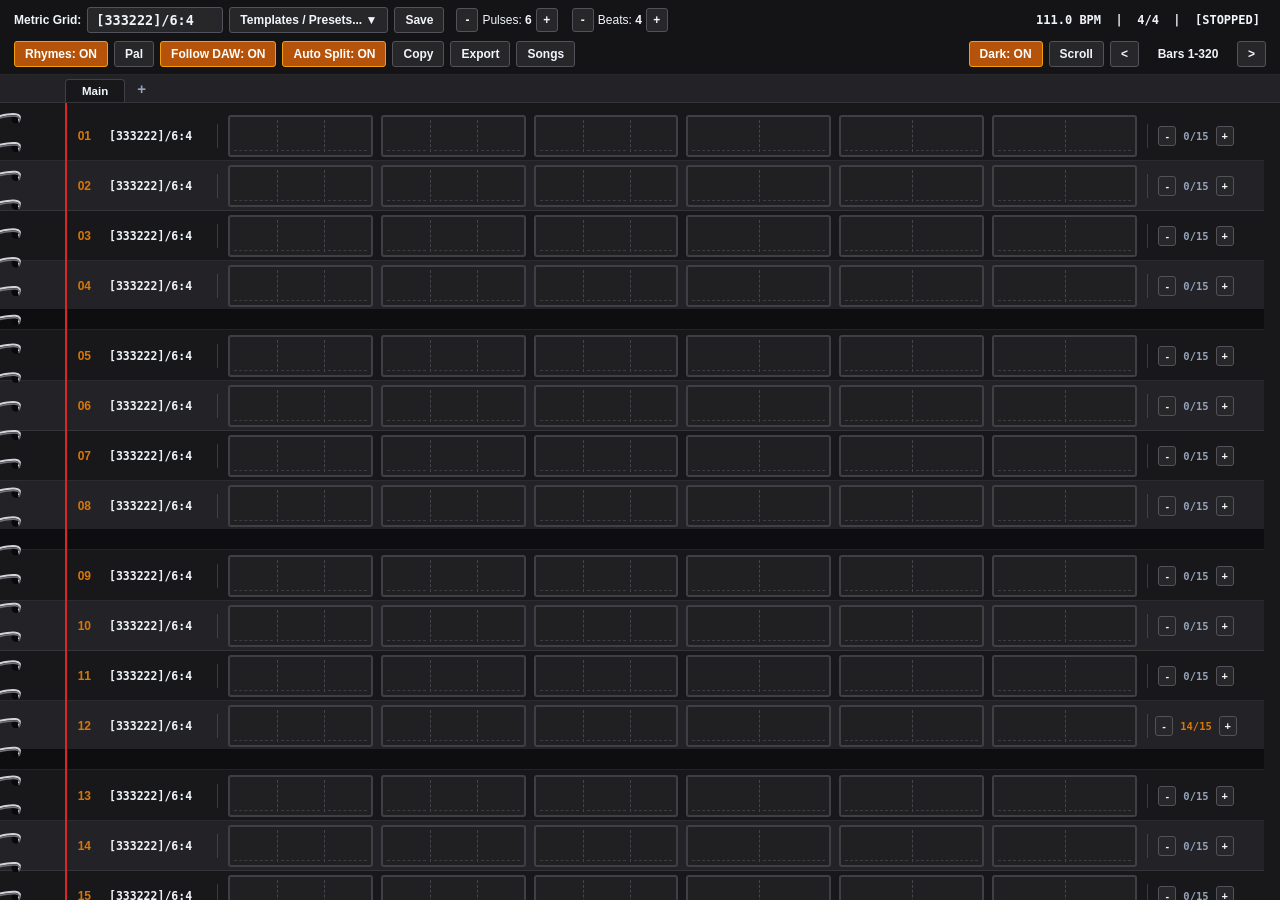
==== Web/index.html @ 0e05d5c4 "Bump PWA Service Worker cache version to v6 for fresh GitHub Pages deployment" ====
<!DOCTYPE html>
<html lang="en">
<head>
  <meta charset="UTF-8">
  <title>Compass Cadence — Lyric & Rhythm Notepad</title>
  <meta name="viewport" content="width=1024, user-scalable=yes, viewport-fit=cover">
  <meta name="theme-color" content="#D97706">
  <meta name="description" content="Multi-meter lyric notebook with syllable counts, phoneme rhymes, and live syncopated playback.">
  <link rel="manifest" href="manifest.json">
  <link rel="stylesheet" href="style.css?v=6">
  <link rel="icon" href="data:image/svg+xml,<svg xmlns=%22http://www.w3.org/2000/svg%22 viewBox=%220 0 100 100%22><text y=%22.9em%22 font-size=%2290%22>🧭</text></svg>">
</head>
<body class="dark-mode">
  <div id="app-window">
    <!-- VST3 Header Component -->
    <header id="notebook-header">
      <!-- Header Row 1 -->
      <div class="header-row">
        <div class="header-left">
          <span class="header-label">Metric Grid:</span>
          <input type="text" id="metric-grid-editor" class="notation-box" value="[333222]/6:4" title="Metric cross-rhythm notation [subdivisions per pulse]/pulses:beats (e.g. [333222]/6:4, [4444]/4:4)">
          
          <button id="preset-combo-btn" class="vst-btn" title="Select standard rhythmic flow template or custom preset">Templates / Presets... ▼</button>
          <button id="save-preset-btn" class="vst-btn" title="Save current metric configuration as a custom preset">Save</button>

          <div class="stepper-control" style="margin-left: 6px;">
            <button id="dec-pulse-btn" class="mini-btn" title="Remove rightmost pulse group from the bar">-</button>
            <span class="header-label-dim">Pulses: <b id="pulses-count-val">6</b></span>
            <button id="inc-pulse-btn" class="mini-btn" title="Append a new pulse group to each bar">+</button>
          </div>

          <div class="stepper-control" style="margin-left: 8px;">
            <button id="dec-beat-btn" class="mini-btn" title="Decrease reference beat count per bar (M)">-</button>
            <span class="header-label-dim">Beats: <b id="beats-count-val">4</b></span>
            <button id="inc-beat-btn" class="mini-btn" title="Increase reference beat count per bar (M)">+</button>
          </div>
        </div>

        <div class="header-right">
          <span id="daw-status-label" class="daw-status-text" title="Host tempo, time signature, transport status. Click to toggle Play/Stop (Spacebar)">111.0 BPM &nbsp;|&nbsp; 4/4 &nbsp;|&nbsp; [STOPPED]</span>
        </div>
      </div>

      <!-- Header Row 2 -->
      <div class="header-row">
        <div class="header-left">
          <button id="rhyme-toggle-btn" class="vst-btn" title="Highlight syllables by phonetic rhyme family">Rhymes: OFF</button>
          <button id="vowel-palette-btn" class="vst-btn" title="Customize Vowel Rhyme Color Palette...">Pal</button>
          <button id="follow-toggle-btn" class="vst-btn toggled" title="Auto-scroll notebook view to follow active playhead position">Follow DAW: ON</button>
          <button id="auto-split-btn" class="vst-btn toggled" title="Automatically split pasted text into syllables">Auto Split: ON</button>
          <button id="copy-btn" class="vst-btn" title="Copy lyrics to clipboard (or selected boxes). Also Ctrl+C">Copy</button>
          <button id="export-btn" class="vst-btn" title="Export lyrics as formatted Text (.txt), Spreadsheet (.csv), or printable HTML table (.html)">Export</button>
          <button id="songs-btn" class="vst-btn" title="Save, load, and manage full song/lyrics projects">Songs</button>
        </div>

        <div class="header-right">
          <button id="dark-mode-btn" class="vst-btn toggled" title="Toggle between Warm Paper Light Mode and High-Contrast Dark Mode">Dark: ON</button>
          <button id="view-mode-btn" class="vst-btn" title="Toggle between Continuous Scroll and 16-Bar Pages">Scroll</button>

          <button id="prev-page-btn" class="vst-btn" title="Scroll up 16 bars">&lt;</button>
          <span id="page-display-label" class="header-label" style="min-width: 86px; text-align: center;">Bars 1-320</span>
          <button id="next-page-btn" class="vst-btn" title="Scroll down 16 bars">&gt;</button>
        </div>
      </div>
    </header>

    <!-- Notebook Divider Tabs Bar -->
    <div id="tabs-strip">
      <!-- Populated dynamically: [Main] [+] -->
    </div>

    <!-- Notebook Canvas Viewport -->
    <div id="notebook-viewport">
      <!-- Double-wire spiral binder canvas on left -->
      <canvas id="spiral-canvas"></canvas>
      <!-- Crimson notebook margin line at x=65px -->
      <div class="margin-rule-line"></div>
      <!-- Page Content with lines of bars -->
      <div id="notebook-page"></div>
    </div>

    <!-- Custom Popup Menus -->
    <div id="preset-menu" class="popup-menu"></div>
    <div id="export-menu" class="popup-menu"></div>
    <div id="songs-menu" class="popup-menu"></div>
    <div id="context-menu" class="popup-menu"></div>
    <div id="row-add-menu" class="popup-menu"></div>
    <div id="vowel-palette-dialog" class="modal-dialog" style="display: none;"></div>
  </div>

  <script src="app.js?v=6"></script>
</body>
</html>
---- Web/style.css ----
/* Compass Cadence — Exact 1:1 VST3 Notebook Stationery Design System */
:root {
  --bg-app: #d8d2c4;
  --paper-bg: #faf8f2;
  --paper-even: #efe9dc;
  --stanza-break: #e2d9c8;
  --paper-rule: rgba(176, 196, 222, 0.45);
  --margin-red: #b91c1c;
  --graphite: #262626;
  --light-graphite: #71717a;
  --pulse-box-border: #52525b;
  --pulse-box-bg: transparent;
  --copper-accent: #d97706;
  --copper-hover: #f59e0b;
  --copper-dark: #b45309;
  --header-bg: #f2efe7;
  --header-border: #dcd6c8;
  --tab-bg: #ded7c5;
  --tab-active: #faf8f2;
  --btn-bg: #f2efe7;
  --btn-border: #c4beaf;
  --cell-text: #262626;
  --cell-bold: #000000;
  --menu-bg: #faf8f2;
  --menu-border: #a1a1aa;
  --menu-hover: rgba(254, 240, 138, 0.65);
}

body.dark-mode {
  --bg-app: #09090b;
  --paper-bg: #18181b;
  --paper-even: #222227;
  --stanza-break: #0e0e10;
  --paper-rule: rgba(113, 113, 122, 0.22);
  --margin-red: #dc2626;
  --graphite: #f1f5f9;
  --light-graphite: #94a3b8;
  --pulse-box-border: #3f3f46;
  --pulse-box-bg: #202023;
  --copper-accent: #d97706;
  --copper-hover: #f59e0b;
  --copper-dark: #b45309;
  --header-bg: #141416;
  --header-border: #27272a;
  --tab-bg: #1f1f23;
  --tab-active: #18181b;
  --btn-bg: #27272a;
  --btn-border: #52525b;
  --cell-text: #f1f5f9;
  --cell-bold: #ffffff;
  --menu-bg: #202024;
  --menu-border: #52525b;
  --menu-hover: #b45309;
}

* {
  box-sizing: border-box;
  margin: 0;
  padding: 0;
  -webkit-user-select: none;
  user-select: none;
}

html, body {
  width: 100%;
  height: 100%;
  overflow: hidden;
  background: var(--bg-app);
  color: var(--graphite);
  font-family: "Segoe UI", -apple-system, BlinkMacSystemFont, Roboto, sans-serif;
}

#app-window {
  display: flex;
  flex-direction: column;
  width: 100vw;
  height: 100vh;
  background: var(--paper-bg);
  position: relative;
}

/* ==================== VST3 TWO-ROW HEADER ==================== */
header#notebook-header {
  background: var(--header-bg);
  border-bottom: 1px solid var(--header-border);
  padding: 6px 14px 6px 14px;
  display: flex;
  flex-direction: column;
  gap: 6px;
  z-index: 50;
  flex-shrink: 0;
}

.header-row {
  display: flex;
  align-items: center;
  justify-content: space-between;
  gap: 8px;
  height: 28px;
}

.header-left, .header-right {
  display: flex;
  align-items: center;
  gap: 6px;
  flex-shrink: 0;
}

.header-label {
  font-size: 12px;
  font-weight: 700;
  color: var(--graphite);
  white-space: nowrap;
}

.header-label-dim {
  font-size: 12px;
  font-weight: 500;
  color: var(--graphite);
  white-space: nowrap;
}

.notation-box {
  background: var(--btn-bg);
  border: 1px solid var(--btn-border);
  border-radius: 3px;
  padding: 3px 8px;
  font-family: "Consolas", monospace;
  font-size: 13.5px;
  font-weight: 700;
  color: var(--graphite);
  width: 136px;
  height: 26px;
  outline: none;
  user-select: text;
  -webkit-user-select: text;
}
.notation-box:focus {
  border-color: var(--copper-hover);
}

/* VST3 Push Buttons */
button.vst-btn {
  background: var(--btn-bg);
  border: 1px solid var(--btn-border);
  border-radius: 3px;
  color: var(--graphite);
  font-family: "Segoe UI", sans-serif;
  font-size: 12px;
  font-weight: 600;
  padding: 4px 10px;
  cursor: pointer;
  white-space: nowrap;
  display: inline-flex;
  align-items: center;
  justify-content: center;
  gap: 4px;
  height: 26px;
  line-height: 1;
  transition: background 0.08s, border-color 0.08s;
}
button.vst-btn:hover {
  border-color: var(--copper-accent);
}
button.vst-btn:active {
  background: var(--copper-dark);
  color: #ffffff;
}
button.vst-btn.toggled {
  background: var(--copper-dark);
  border-color: var(--copper-hover);
  color: #ffffff;
}

/* Stepper Group */
.stepper-control {
  display: inline-flex;
  align-items: center;
  gap: 4px;
}
.mini-btn {
  background: var(--btn-bg);
  border: 1px solid var(--btn-border);
  border-radius: 3px;
  color: var(--graphite);
  font-size: 12px;
  font-weight: 700;
  width: 22px;
  height: 24px;
  cursor: pointer;
  display: inline-flex;
  align-items: center;
  justify-content: center;
}
.mini-btn:hover {
  border-color: var(--copper-accent);
  color: var(--copper-accent);
}

.daw-status-text {
  font-family: "Consolas", monospace;
  font-size: 12px;
  font-weight: 700;
  color: var(--graphite);
  padding: 4px 6px;
  white-space: nowrap;
  cursor: pointer;
}
.daw-status-text:hover {
  color: var(--copper-hover);
}

/* ==================== NOTEBOOK DIVIDER TABS ==================== */
#tabs-strip {
  display: flex;
  align-items: flex-end;
  height: 28px;
  padding-left: 65px;
  background: var(--paper-even);
  border-bottom: 1px solid var(--paper-rule);
  gap: 4px;
  overflow-x: auto;
  flex-shrink: 0;
  position: relative;
}

.notebook-tab {
  background: var(--tab-bg);
  border: 1px solid var(--pulse-box-border);
  border-bottom: none;
  border-radius: 3.5px 3.5px 0 0;
  padding: 4px 16px 5px 16px;
  font-size: 11.5px;
  font-weight: 700;
  color: var(--light-graphite);
  cursor: pointer;
  display: flex;
  align-items: center;
  gap: 8px;
  position: relative;
  transition: background 0.1s;
  height: 24px;
}
.notebook-tab.active {
  background: var(--tab-active);
  color: var(--graphite);
  border-bottom: 1px solid var(--tab-active);
  margin-bottom: -1px;
}
.notebook-tab .close-tab {
  font-size: 13px;
  opacity: 0.6;
  border-radius: 50%;
  width: 14px;
  height: 14px;
  display: inline-flex;
  align-items: center;
  justify-content: center;
}
.notebook-tab .close-tab:hover {
  opacity: 1;
  color: #ef4444;
}

#add-tab-btn {
  background: transparent;
  border: 1px solid transparent;
  font-size: 15px;
  font-weight: bold;
  color: var(--light-graphite);
  cursor: pointer;
  padding: 2px 7px;
  margin-bottom: 2px;
  border-radius: 3px;
}
#add-tab-btn:hover {
  color: var(--copper-accent);
  border-color: var(--btn-border);
}

/* ==================== NOTEBOOK CANVAS ==================== */
#notebook-viewport {
  flex: 1;
  overflow-y: auto;
  overflow-x: auto;
  background: var(--paper-bg);
  position: relative;
}

#notebook-page {
  min-width: 980px;
  position: relative;
  padding: 8px 16px 120px 0;
}

/* Spiral Rings (Double-wire left margin binder) */
#spiral-canvas {
  position: absolute;
  top: 0;
  left: 0;
  width: 42px;
  height: 100%;
  pointer-events: none;
  z-index: 10;
}

/* Crimson Margin Rule */
.margin-rule-line {
  position: absolute;
  top: 0;
  bottom: 0;
  left: 65px;
  width: 1.5px;
  background: var(--margin-red);
  pointer-events: none;
  z-index: 10;
}

/* Bar Line Row */
.bar-row {
  display: flex;
  align-items: center;
  height: 50px;
  border-bottom: 1px solid var(--paper-rule);
  position: relative;
  padding-left: 0;
}

.bar-row.even-line {
  background: var(--paper-even);
}

.bar-row.stanza-break {
  margin-bottom: 20px;
  border-bottom: 1px solid var(--paper-rule);
}
.bar-row.stanza-break::after {
  content: "";
  position: absolute;
  bottom: -20px;
  left: 0;
  right: 0;
  height: 20px;
  background: var(--stanza-break);
  border-bottom: 1px solid var(--paper-rule);
  pointer-events: none;
}

/* Playhead Marker in Left Margin (Stationary Gutter Arrow ▶) */
.gutter-col {
  width: 65px;
  display: flex;
  align-items: center;
  justify-content: flex-end;
  padding-right: 6px;
  flex-shrink: 0;
  position: relative;
}

.playhead-arrow {
  color: var(--copper-accent);
  font-size: 11px;
  position: absolute;
  right: 6px;
  display: none;
}
.playhead-arrow.active {
  display: block;
}

/* Line Number (Orange Two-Digit Label: 01, 02... 20) */
.bar-num-text {
  font-size: 12px;
  font-family: "Segoe UI", sans-serif;
  font-weight: 700;
  color: var(--copper-accent);
  width: 26px;
  text-align: right;
  margin-right: 10px;
  flex-shrink: 0;
}

/* Metric Cross-Rhythm Label: [333222]/6:4 */
.bar-metric-label {
  font-family: "Consolas", monospace;
  font-size: 11.5px;
  font-weight: 700;
  color: var(--graphite);
  width: 96px;
  margin-left: 8px;
  margin-right: 8px;
  cursor: pointer;
  flex-shrink: 0;
  user-select: text;
  -webkit-user-select: text;
  white-space: nowrap;
}
.bar-metric-label:hover {
  color: var(--copper-hover);
}

/* Subtle Vertical Column Dividers */
.col-divider {
  width: 1px;
  height: 24px;
  background: var(--light-graphite);
  opacity: 0.25;
  margin: 0 4px;
  flex-shrink: 0;
}

/* Pulse Boxes Grid */
.bar-pulses-grid {
  display: flex;
  flex: 1;
  gap: 8px;
  align-items: center;
  margin: 0 6px;
}

/* Pulse Group Component (2.2px rounded border defining the macro-pulse) */
.pulse-group-box {
  display: flex;
  flex: 1;
  height: 42px;
  border: 2.2px solid var(--pulse-box-border);
  border-radius: 3px;
  background: var(--pulse-box-bg);
  position: relative;
  overflow: visible;
}

/* Syllable Cell Component */
.syllable-cell {
  flex: 1;
  height: 100%;
  display: flex;
  align-items: center;
  justify-content: center;
  position: relative;
  cursor: text;
  background: transparent;
  padding: 0 2px;
}

/* Inner dashed divider between cells */
.syllable-cell:not(:first-child)::before {
  content: "";
  position: absolute;
  left: 0;
  top: 3px;
  bottom: 3px;
  width: 1px;
  border-left: 1px dashed rgba(113, 113, 122, 0.45);
  pointer-events: none;
}

/* Live Inline Text */
.cell-text {
  width: 100%;
  height: 100%;
  display: flex;
  align-items: center;
  padding: 0 3px;
  font-size: 13.5px;
  font-family: "Segoe UI", sans-serif;
  font-weight: 500;
  color: var(--cell-text);
  white-space: nowrap;
  overflow: hidden;
  text-overflow: ellipsis;
  pointer-events: none;
}
.cell-text.align-left { justify-content: flex-start; text-align: left; }
.cell-text.align-center { justify-content: center; text-align: center; }
.cell-text.align-right { justify-content: flex-end; text-align: right; }
.cell-text.bold { font-weight: 800; color: var(--cell-bold); }

/* Empty cell dotted baseline */
.cell-text.empty::after {
  content: "";
  position: absolute;
  left: 4px;
  right: 4px;
  bottom: 4px;
  border-bottom: 1px dashed rgba(113, 113, 122, 0.35);
}

/* Cell Selection / Focus */
.syllable-cell.selected {
  background: rgba(37, 99, 235, 0.25);
  outline: 1.5px solid rgba(37, 99, 235, 0.65);
}
.syllable-cell.focused {
  outline: 2px solid var(--copper-hover);
  background: rgba(217, 119, 6, 0.15);
}

/* Active Inline Text Input */
input.cell-active-input {
  position: absolute;
  top: 0;
  left: 0;
  width: 100%;
  height: 100%;
  background: transparent;
  border: none;
  outline: none;
  font-size: 13.5px;
  font-family: "Segoe UI", sans-serif;
  font-weight: 500;
  color: var(--cell-text);
  padding: 0 3px;
  z-index: 15;
  user-select: text;
  -webkit-user-select: text;
}
input.cell-active-input.bold { font-weight: 800; color: var(--cell-bold); }
input.cell-active-input.align-left { text-align: left; }
input.cell-active-input.align-center { text-align: center; }
input.cell-active-input.align-right { text-align: right; }

/* Cell Hover Alignment Controls (Strictly at Bottom Edge on Cell Hover Only) */
.cell-align-panel {
  position: absolute;
  bottom: 1px;
  left: 1px;
  right: 1px;
  height: 12px;
  display: none;
  align-items: center;
  justify-content: space-between;
  z-index: 20;
  pointer-events: none;
}
.syllable-cell:hover .cell-align-panel {
  display: flex;
}

.align-arrow-left, .align-arrow-right {
  width: 13px;
  height: 11px;
  background: transparent;
  border: none;
  font-size: 10px;
  color: var(--copper-accent);
  cursor: pointer;
  pointer-events: auto;
  display: flex;
  align-items: center;
  justify-content: center;
  line-height: 1;
  padding: 0;
}
.align-arrow-left:hover, .align-arrow-right:hover {
  color: var(--copper-hover);
  font-weight: bold;
}
.align-arrow-left.active, .align-arrow-right.active {
  color: #ffffff;
  background: var(--copper-accent);
  border-radius: 2px;
}

.align-underline-wrapper {
  flex: 1;
  height: 14px;
  margin: 0 3px;
  display: flex;
  align-items: flex-end;
  padding-bottom: 2px;
  cursor: pointer;
  pointer-events: auto;
}
.align-underline-bar {
  width: 100%;
  height: 3.5px;
  background: var(--copper-accent);
  border-radius: 2px;
  transition: height 0.08s, background 0.08s;
}
.align-underline-wrapper:hover .align-underline-bar {
  background: var(--copper-hover);
  height: 5px;
}
.align-underline-bar.active {
  background: var(--copper-hover);
}

/* Color Palette Grid for Right Click Menu */
.palette-grid {
  display: grid;
  grid-template-columns: repeat(4, 1fr);
  gap: 4px;
  padding: 6px 12px;
}
.palette-swatch {
  width: 22px;
  height: 22px;
  border-radius: 3px;
  cursor: pointer;
  border: 1px solid rgba(161, 161, 170, 0.4);
  transition: transform 0.1s;
}
.palette-swatch:hover {
  transform: scale(1.15);
  border-color: #ffffff;
}

/* Syllable Counter Controls: [-] [15/15] [+] */
.syl-counter-wrapper {
  display: inline-flex;
  align-items: center;
  gap: 3px;
  width: 88px;
  margin-right: 24px;
  flex-shrink: 0;
  justify-content: center;
}

.syl-count-badge {
  font-family: "Consolas", monospace;
  font-size: 10.5px;
  font-weight: 700;
  color: var(--light-graphite);
  padding: 2px 4px;
  cursor: pointer;
  user-select: none;
  white-space: nowrap;
}
.syl-count-badge.customized {
  color: var(--copper-accent);
}

.counter-btn {
  background: var(--btn-bg);
  border: 1px solid var(--btn-border);
  border-radius: 3px;
  color: var(--graphite);
  font-size: 11px;
  font-weight: 700;
  width: 18px;
  height: 20px;
  cursor: pointer;
  display: inline-flex;
  align-items: center;
  justify-content: center;
  padding: 0;
}
.counter-btn:hover {
  border-color: var(--copper-accent);
  color: var(--copper-accent);
}

/* Row Hover "+" Button Tucked in Bottom-Right Corner */
.row-add-button {
  position: absolute;
  bottom: 2px;
  right: 4px;
  width: 16px;
  height: 15px;
  background: transparent;
  border: 1px solid transparent;
  color: var(--light-graphite);
  font-size: 13px;
  font-weight: bold;
  cursor: pointer;
  opacity: 0;
  pointer-events: none;
  border-radius: 2px;
  display: flex;
  align-items: center;
  justify-content: center;
  line-height: 1;
  transition: opacity 0.1s, border-color 0.1s;
}
.bar-row:hover .row-add-button {
  opacity: 1;
  pointer-events: auto;
}
.row-add-button:hover {
  color: var(--graphite);
  background: rgba(128, 128, 128, 0.15);
  border-color: var(--btn-border);
}

/* Custom Popup Menus */
.popup-menu {
  position: fixed;
  display: none;
  background: var(--menu-bg);
  border: 1px solid var(--menu-border);
  box-shadow: 0 6px 20px rgba(0, 0, 0, 0.45);
  border-radius: 2px;
  min-width: 180px;
  z-index: 1000;
  padding: 4px 0;
  font-size: 12.5px;
  color: var(--graphite);
}
.popup-menu-header {
  padding: 6px 12px;
  font-weight: 700;
  font-size: 11.5px;
  color: var(--light-graphite);
  border-bottom: 1px solid var(--header-border);
}
.popup-menu-item {
  padding: 6px 14px;
  cursor: pointer;
  display: flex;
  align-items: center;
  justify-content: space-between;
  gap: 12px;
}
.popup-menu-item:hover {
  background: var(--menu-hover);
  color: #ffffff;
}
.popup-menu-separator {
  height: 1px;
  background: var(--header-border);
  margin: 4px 0;
}
.popup-submenu-container {
  position: relative;
}
.popup-submenu {
  display: none;
  position: absolute;
  left: 100%;
  top: -4px;
  background: var(--menu-bg);
  border: 1px solid var(--menu-border);
  box-shadow: 0 6px 20px rgba(0, 0, 0, 0.45);
  min-width: 170px;
  padding: 4px 0;
}
.popup-submenu-container:hover .popup-submenu {
  display: block;
}

/* Modal Dialog for Vowel Color Customization */
.modal-overlay {
  position: fixed;
  top: 0;
  left: 0;
  right: 0;
  bottom: 0;
  background: rgba(0, 0, 0, 0.65);
  backdrop-filter: blur(2px);
  z-index: 1000;
  display: flex;
  align-items: center;
  justify-content: center;
}

.modal-content {
  background: var(--paper-bg);
  border: 1px solid var(--btn-border);
  border-radius: 6px;
  box-shadow: 0 16px 36px rgba(0, 0, 0, 0.55);
  width: 90%;
  max-width: 440px;
  max-height: 85vh;
  display: flex;
  flex-direction: column;
  color: var(--graphite);
  font-family: "Segoe UI", sans-serif;
  overflow: hidden;
}

.modal-header {
  padding: 14px 18px;
  border-bottom: 1px solid var(--btn-border);
  display: flex;
  align-items: center;
  justify-content: space-between;
}

.modal-header h3 {
  font-size: 15px;
  font-weight: 700;
  color: var(--graphite);
}

.modal-body {
  padding: 12px 18px;
  overflow-y: auto;
  flex: 1;
  display: flex;
  flex-direction: column;
  gap: 8px;
}

.vowel-row {
  display: flex;
  align-items: center;
  justify-content: space-between;
  padding: 5px 8px;
  border-radius: 4px;
  background: var(--paper-even);
}

.vowel-info {
  display: flex;
  flex-direction: column;
}

.vowel-label {
  font-size: 13px;
  font-weight: 700;
  color: var(--graphite);
}

.vowel-examples {
  font-size: 11px;
  font-style: italic;
  color: var(--light-graphite);
}

.vowel-swatch-picker {
  display: flex;
  align-items: center;
  gap: 8px;
}

.vowel-swatch-box {
  width: 32px;
  height: 22px;
  border-radius: 3px;
  border: 1px solid rgba(0,0,0,0.3);
  cursor: pointer;
}

.vowel-color-input {
  width: 30px;
  height: 24px;
  padding: 0;
  border: 1px solid var(--btn-border);
  border-radius: 3px;
  cursor: pointer;
  background: transparent;
}

.modal-footer {
  padding: 12px 18px;
  border-top: 1px solid var(--btn-border);
  display: flex;
  align-items: center;
  justify-content: space-between;
}

/* Dark Mode Contrast Fix for Notation Editing */
body.dark-mode .notation-box {
  background: #27272a;
  color: #f1f5f9;
  border: 1px solid #52525b;
}

body.dark-mode .notation-box:focus {
  border-color: var(--copper-hover);
  background: #18181b;
}

@media (max-width: 1024px) {
  header#notebook-header {
    height: auto;
    padding-bottom: 10px;
  }
  .header-row {
    flex-wrap: wrap;
    height: auto;
    margin-bottom: 4px;
  }
  .header-left, .header-right {
    flex-wrap: wrap;
    margin-bottom: 4px;
  }
}
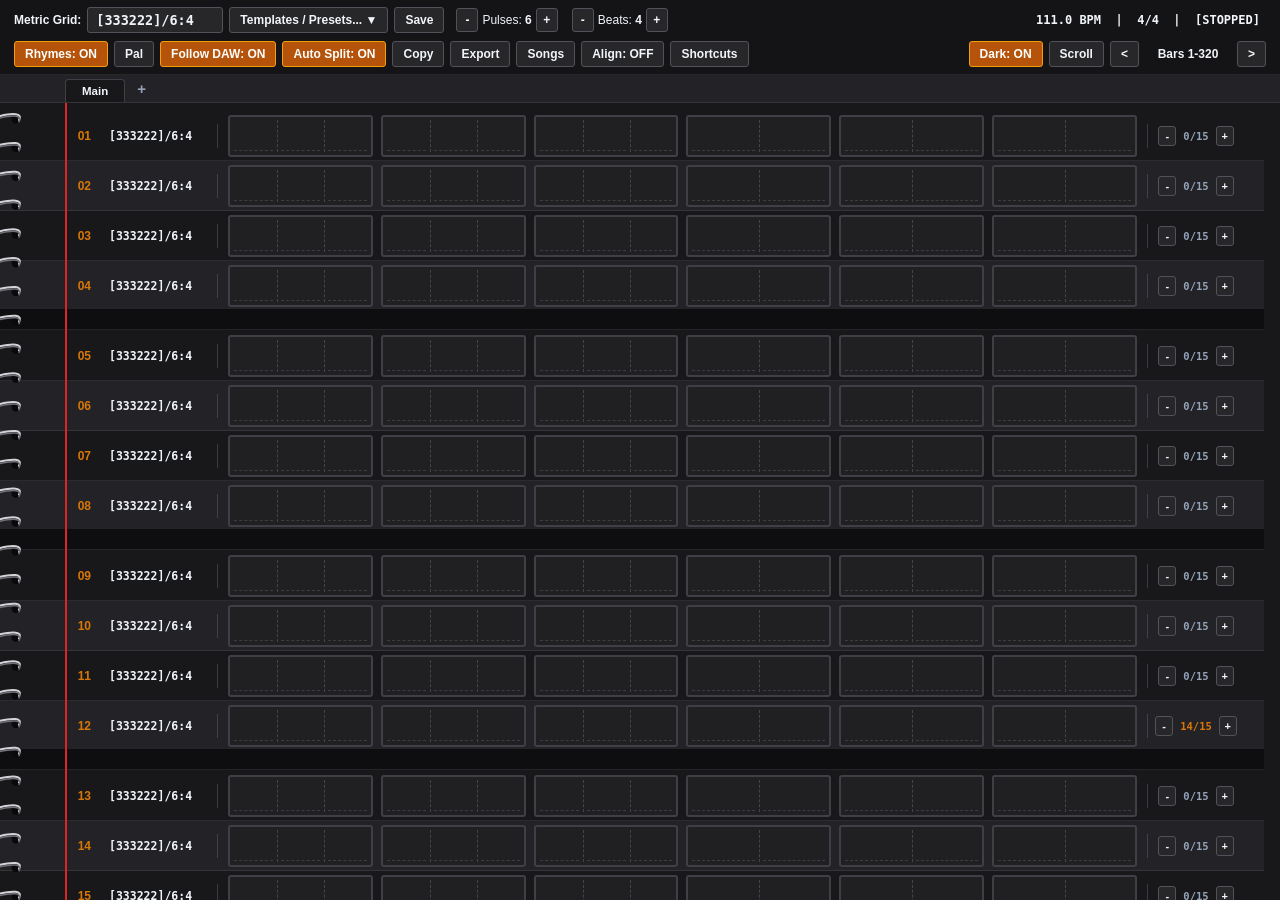
==== commit 7c6f1cf6: "Add alignment toggle, corner + & below-border - meter buttons, shortcuts menu, and fix Ctrl+X" ====
--- a/Web/index.html
+++ b/Web/index.html
@@ -7,8 +7,8 @@
   <meta name="theme-color" content="#D97706">
   <meta name="description" content="Multi-meter lyric notebook with syllable counts, phoneme rhymes, and live syncopated playback.">
   <link rel="manifest" href="manifest.json">
-  <link rel="stylesheet" href="style.css?v=6">
-  <link rel="icon" href="data:image/svg+xml,<svg xmlns=%22http://www.w3.org/2000/svg%22 viewBox=%220 0 100 100%22><text y=%22.9em%22 font-size=%2290%22>🧭</text></svg>">
+  <link rel="stylesheet" href="style.css?v=9">
+  <link rel="icon" href="data:image/svg+xml,<svg xmlns=%22http://www.w3.org/2000/svg%22 viewBox=%220 0 100 100%22><polygon points=%2250,6 63,38 94,50 63,62 50,94 37,62 6,50 37,38%22 fill=%22%23262626%22/><polygon points=%2250,10 60,40 50,50%22 fill=%22%23D97706%22/><polygon points=%2250,10 40,40 50,50%22 fill=%22%23F59E0B%22/><polygon points=%2250,90 60,60 50,50%22 fill=%22%2371717A%22/><polygon points=%2250,90 40,60 50,50%22 fill=%22%23A1A1AA%22/><circle cx=%2250%22 cy=%2250%22 r=%225%22 fill=%22%23FAF8F2%22/></svg>">
 </head>
 <body class="dark-mode">
   <div id="app-window">
@@ -51,6 +51,8 @@
           <button id="copy-btn" class="vst-btn" title="Copy lyrics to clipboard (or selected boxes). Also Ctrl+C">Copy</button>
           <button id="export-btn" class="vst-btn" title="Export lyrics as formatted Text (.txt), Spreadsheet (.csv), or printable HTML table (.html)">Export</button>
           <button id="songs-btn" class="vst-btn" title="Save, load, and manage full song/lyrics projects">Songs</button>
+          <button id="align-toggle-btn" class="vst-btn" title="Toggle visibility of alignment controls on all boxes">Align: OFF</button>
+          <button id="shortcuts-btn" class="vst-btn" title="View keyboard shortcuts cheat sheet">Shortcuts</button>
         </div>
 
         <div class="header-right">
@@ -86,8 +88,9 @@
     <div id="context-menu" class="popup-menu"></div>
     <div id="row-add-menu" class="popup-menu"></div>
     <div id="vowel-palette-dialog" class="modal-dialog" style="display: none;"></div>
+    <div id="shortcuts-dialog" class="modal-dialog" style="display: none;"></div>
   </div>
 
-  <script src="app.js?v=6"></script>
+  <script src="app.js?v=9"></script>
 </body>
 </html>
--- a/Web/style.css
+++ b/Web/style.css
@@ -520,7 +520,7 @@
 input.cell-active-input.align-center { text-align: center; }
 input.cell-active-input.align-right { text-align: right; }
 
-/* Cell Hover Alignment Controls (Strictly at Bottom Edge on Cell Hover Only) */
+/* Cell Alignment Controls (Visible concurrently only when body.show-align-controls is set) */
 .cell-align-panel {
   position: absolute;
   bottom: 1px;
@@ -533,7 +533,82 @@
   z-index: 20;
   pointer-events: none;
 }
-.syllable-cell:hover .cell-align-panel {
+body.show-align-controls .cell-align-panel {
+  display: flex;
+}
+
+/* Syllable Cell Corner Hover Plus Button (+ alters line meter) */
+.cell-corner-add-btn {
+  position: absolute;
+  bottom: 1px;
+  width: 14px;
+  height: 14px;
+  background: var(--btn-bg);
+  border: 1px solid var(--copper-accent);
+  color: var(--copper-accent);
+  border-radius: 2px;
+  font-size: 11px;
+  font-weight: 700;
+  line-height: 1;
+  display: none;
+  align-items: center;
+  justify-content: center;
+  cursor: pointer;
+  z-index: 35;
+  box-shadow: 0 1px 3px rgba(0, 0, 0, 0.25);
+  transition: transform 0.08s, background 0.08s, color 0.08s;
+  pointer-events: auto;
+  padding: 0;
+}
+.cell-corner-add-btn:hover {
+  background: var(--copper-accent);
+  color: #ffffff;
+  transform: scale(1.15);
+}
+.cell-corner-add-btn.left {
+  left: 1px;
+  right: auto;
+}
+.cell-corner-add-btn.right {
+  right: 1px;
+  left: auto;
+}
+.syllable-cell:hover .cell-corner-add-btn {
+  display: flex;
+}
+
+/* Syllable Cell Center Bottom Minus Button (- removes cell from meter) */
+/* Positioned BELOW the center of the cell's bottom border so it never disrupts clicking inside the cell */
+.cell-bottom-remove-btn {
+  position: absolute;
+  bottom: -9px;
+  left: 50%;
+  transform: translateX(-50%);
+  width: 15px;
+  height: 11px;
+  background: var(--btn-bg);
+  border: 1px solid #ef4444;
+  color: #ef4444;
+  border-radius: 2px;
+  font-size: 12px;
+  font-weight: 700;
+  line-height: 1;
+  display: none;
+  align-items: center;
+  justify-content: center;
+  cursor: pointer;
+  z-index: 36;
+  box-shadow: 0 1px 3px rgba(0, 0, 0, 0.25);
+  transition: transform 0.08s, background 0.08s, color 0.08s;
+  pointer-events: auto;
+  padding: 0;
+}
+.cell-bottom-remove-btn:hover {
+  background: #ef4444;
+  color: #ffffff;
+  transform: translateX(-50%) scale(1.15);
+}
+.syllable-cell:hover .cell-bottom-remove-btn {
   display: flex;
 }
 
@@ -861,6 +936,63 @@
 body.dark-mode .notation-box:focus {
   border-color: var(--copper-hover);
   background: #18181b;
+}
+
+/* Keyboard Shortcuts Modal Dialog */
+#shortcuts-dialog .modal-content {
+  max-width: 580px;
+}
+
+.shortcuts-table {
+  display: flex;
+  flex-direction: column;
+  gap: 12px;
+}
+
+.shortcut-category {
+  display: flex;
+  flex-direction: column;
+  gap: 4px;
+}
+
+.shortcut-category-title {
+  font-size: 11px;
+  font-weight: 700;
+  text-transform: uppercase;
+  letter-spacing: 0.5px;
+  color: var(--copper-accent);
+  border-bottom: 1px solid var(--paper-rule);
+  padding-bottom: 2px;
+  margin-bottom: 2px;
+}
+
+.shortcut-row {
+  display: flex;
+  align-items: center;
+  justify-content: space-between;
+  padding: 3px 6px;
+  border-radius: 3px;
+  background: var(--paper-even);
+}
+
+.shortcut-key-badge {
+  font-family: "Consolas", monospace;
+  font-size: 11.5px;
+  font-weight: 700;
+  background: var(--btn-bg);
+  border: 1px solid var(--btn-border);
+  padding: 2px 6px;
+  border-radius: 3px;
+  color: var(--copper-dark);
+}
+
+body.dark-mode .shortcut-key-badge {
+  color: var(--copper-hover);
+}
+
+.shortcut-description {
+  font-size: 12px;
+  color: var(--graphite);
 }
 
 @media (max-width: 1024px) {
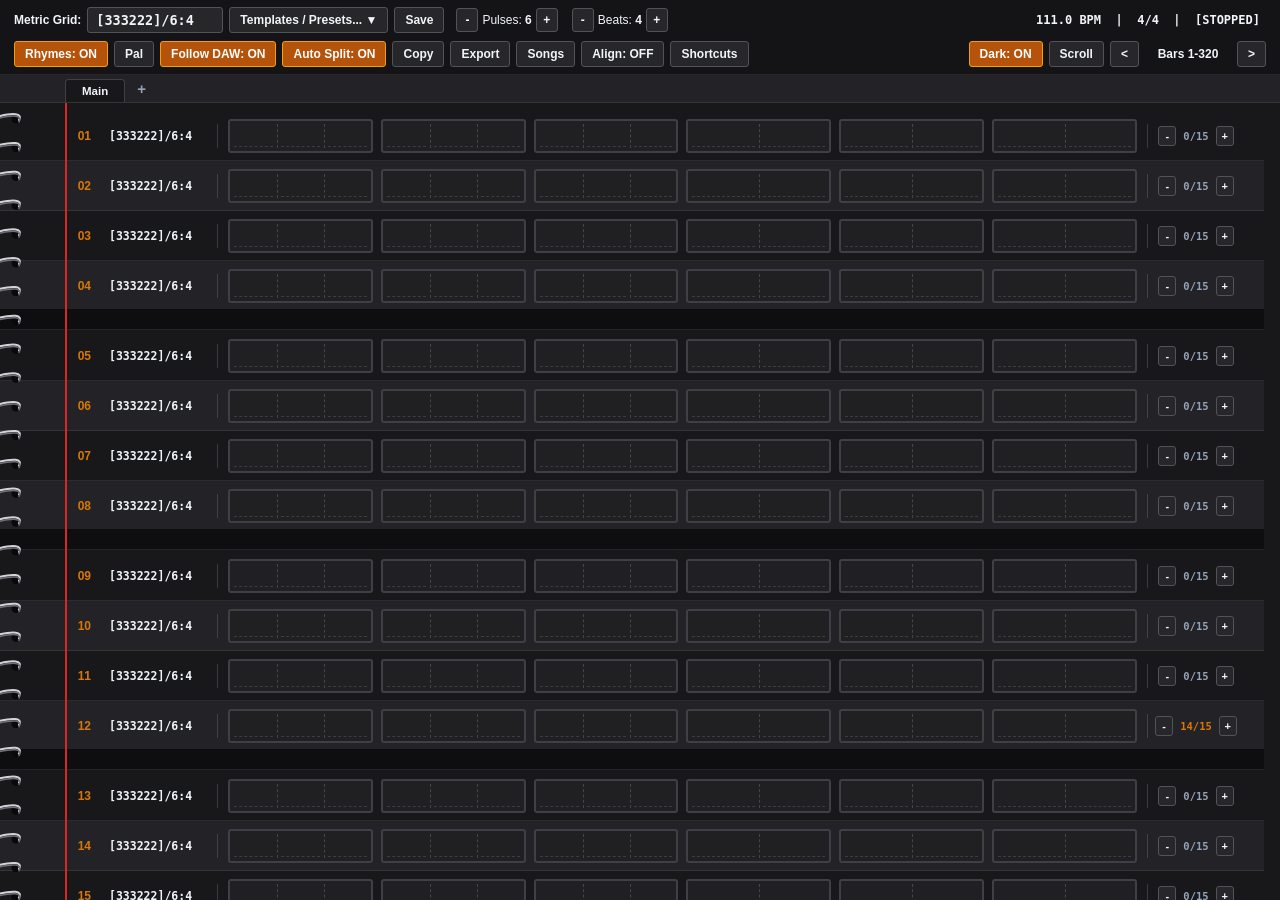
==== commit e1042bf5: "Fix UI message-loop hang on load and position minus button visibly below cell border" ====
--- a/Web/index.html
+++ b/Web/index.html
@@ -7,7 +7,7 @@
   <meta name="theme-color" content="#D97706">
   <meta name="description" content="Multi-meter lyric notebook with syllable counts, phoneme rhymes, and live syncopated playback.">
   <link rel="manifest" href="manifest.json">
-  <link rel="stylesheet" href="style.css?v=9">
+  <link rel="stylesheet" href="style.css?v=10">
   <link rel="icon" href="data:image/svg+xml,<svg xmlns=%22http://www.w3.org/2000/svg%22 viewBox=%220 0 100 100%22><polygon points=%2250,6 63,38 94,50 63,62 50,94 37,62 6,50 37,38%22 fill=%22%23262626%22/><polygon points=%2250,10 60,40 50,50%22 fill=%22%23D97706%22/><polygon points=%2250,10 40,40 50,50%22 fill=%22%23F59E0B%22/><polygon points=%2250,90 60,60 50,50%22 fill=%22%2371717A%22/><polygon points=%2250,90 40,60 50,50%22 fill=%22%23A1A1AA%22/><circle cx=%2250%22 cy=%2250%22 r=%225%22 fill=%22%23FAF8F2%22/></svg>">
 </head>
 <body class="dark-mode">
@@ -91,6 +91,6 @@
     <div id="shortcuts-dialog" class="modal-dialog" style="display: none;"></div>
   </div>
 
-  <script src="app.js?v=9"></script>
+  <script src="app.js?v=10"></script>
 </body>
 </html>
--- a/Web/style.css
+++ b/Web/style.css
@@ -422,7 +422,7 @@
 .pulse-group-box {
   display: flex;
   flex: 1;
-  height: 42px;
+  height: 34px;
   border: 2.2px solid var(--pulse-box-border);
   border-radius: 3px;
   background: var(--pulse-box-bg);
@@ -578,19 +578,19 @@
 }
 
 /* Syllable Cell Center Bottom Minus Button (- removes cell from meter) */
-/* Positioned BELOW the center of the cell's bottom border so it never disrupts clicking inside the cell */
+/* Positioned VISIBLY BELOW the cell's bottom border (with 4px daylight air gap) so it never touches or disrupts the box */
 .cell-bottom-remove-btn {
   position: absolute;
-  bottom: -9px;
+  top: calc(100% + 4px);
   left: 50%;
   transform: translateX(-50%);
-  width: 15px;
-  height: 11px;
+  width: 14px;
+  height: 10px;
   background: var(--btn-bg);
   border: 1px solid #ef4444;
   color: #ef4444;
   border-radius: 2px;
-  font-size: 12px;
+  font-size: 11px;
   font-weight: 700;
   line-height: 1;
   display: none;
@@ -602,6 +602,15 @@
   transition: transform 0.08s, background 0.08s, color 0.08s;
   pointer-events: auto;
   padding: 0;
+}
+/* Invisible hover bridge across the 4px gap so moving the mouse down to click never drops hover */
+.cell-bottom-remove-btn::before {
+  content: "";
+  position: absolute;
+  top: -6px;
+  left: -4px;
+  right: -4px;
+  bottom: -3px;
 }
 .cell-bottom-remove-btn:hover {
   background: #ef4444;
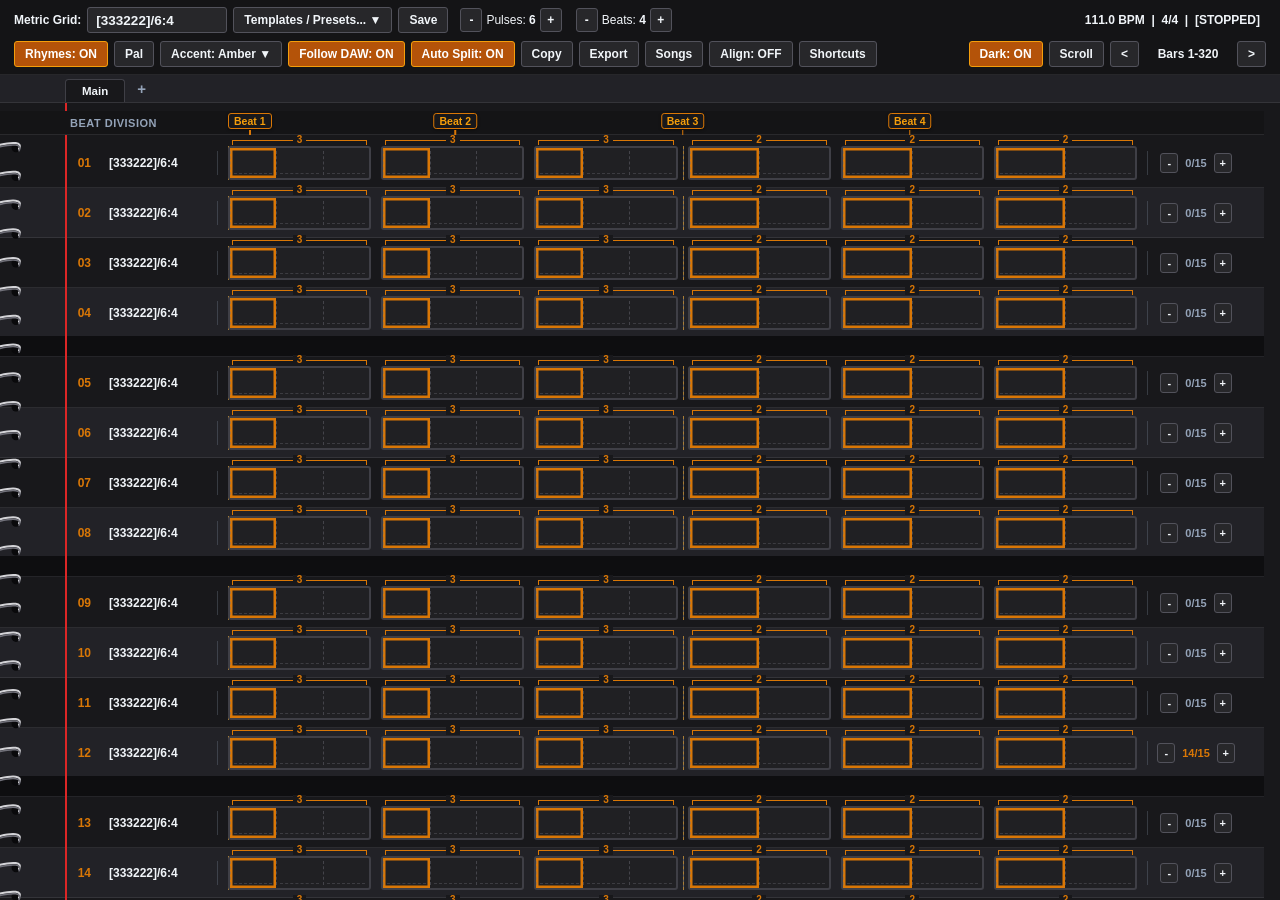
==== commit ae713ece: "Position syllable plus button outside cell bounds, invert tuplet bracket to top, add DAW beat ruler," ====
--- a/Web/index.html
+++ b/Web/index.html
@@ -2,7 +2,7 @@
 <html lang="en">
 <head>
   <meta charset="UTF-8">
-  <title>Compass Cadence — Lyric & Rhythm Notepad</title>
+  <title>compass4cadence — Lyric & Rhythm Notepad</title>
   <meta name="viewport" content="width=1024, user-scalable=yes, viewport-fit=cover">
   <meta name="theme-color" content="#D97706">
   <meta name="description" content="Multi-meter lyric notebook with syllable counts, phoneme rhymes, and live syncopated playback.">
@@ -46,6 +46,8 @@
         <div class="header-left">
           <button id="rhyme-toggle-btn" class="vst-btn" title="Highlight syllables by phonetic rhyme family">Rhymes: OFF</button>
           <button id="vowel-palette-btn" class="vst-btn" title="Customize Vowel Rhyme Color Palette...">Pal</button>
+          <button id="theme-accent-btn" class="vst-btn" title="Choose UI Theme Accent Color">Accent: Amber ▼</button>
+          <input type="color" id="custom-accent-picker" style="display:none;" value="#d97706">
           <button id="follow-toggle-btn" class="vst-btn toggled" title="Auto-scroll notebook view to follow active playhead position">Follow DAW: ON</button>
           <button id="auto-split-btn" class="vst-btn toggled" title="Automatically split pasted text into syllables">Auto Split: ON</button>
           <button id="copy-btn" class="vst-btn" title="Copy lyrics to clipboard (or selected boxes). Also Ctrl+C">Copy</button>
@@ -85,12 +87,13 @@
     <div id="preset-menu" class="popup-menu"></div>
     <div id="export-menu" class="popup-menu"></div>
     <div id="songs-menu" class="popup-menu"></div>
+    <div id="accent-menu" class="popup-menu"></div>
     <div id="context-menu" class="popup-menu"></div>
     <div id="row-add-menu" class="popup-menu"></div>
     <div id="vowel-palette-dialog" class="modal-dialog" style="display: none;"></div>
     <div id="shortcuts-dialog" class="modal-dialog" style="display: none;"></div>
   </div>
 
-  <script src="app.js?v=10"></script>
+  <script src="app.js?v=11"></script>
 </body>
 </html>
--- a/Web/style.css
+++ b/Web/style.css
@@ -53,12 +53,13 @@
   --menu-hover: #b45309;
 }
 
-* {
+*, button, input, select, textarea {
   box-sizing: border-box;
   margin: 0;
   padding: 0;
   -webkit-user-select: none;
   user-select: none;
+  font-family: Calibri, "Segoe UI", -apple-system, BlinkMacSystemFont, Roboto, "Helvetica Neue", Arial, sans-serif !important;
 }
 
 html, body {
@@ -67,7 +68,7 @@
   overflow: hidden;
   background: var(--bg-app);
   color: var(--graphite);
-  font-family: "Segoe UI", -apple-system, BlinkMacSystemFont, Roboto, sans-serif;
+  font-family: Calibri, "Segoe UI", -apple-system, BlinkMacSystemFont, Roboto, "Helvetica Neue", Arial, sans-serif !important;
 }
 
 #app-window {
@@ -125,11 +126,11 @@
   border: 1px solid var(--btn-border);
   border-radius: 3px;
   padding: 3px 8px;
-  font-family: "Consolas", monospace;
+  font-family: Calibri, "Segoe UI", sans-serif;
   font-size: 13.5px;
   font-weight: 700;
   color: var(--graphite);
-  width: 136px;
+  width: 140px;
   height: 26px;
   outline: none;
   user-select: text;
@@ -145,7 +146,7 @@
   border: 1px solid var(--btn-border);
   border-radius: 3px;
   color: var(--graphite);
-  font-family: "Segoe UI", sans-serif;
+  font-family: Calibri, "Segoe UI", sans-serif;
   font-size: 12px;
   font-weight: 600;
   padding: 4px 10px;
@@ -198,7 +199,7 @@
 }
 
 .daw-status-text {
-  font-family: "Consolas", monospace;
+  font-family: Calibri, "Segoe UI", sans-serif;
   font-size: 12px;
   font-weight: 700;
   color: var(--graphite);
@@ -371,7 +372,7 @@
 /* Line Number (Orange Two-Digit Label: 01, 02... 20) */
 .bar-num-text {
   font-size: 12px;
-  font-family: "Segoe UI", sans-serif;
+  font-family: Calibri, "Segoe UI", sans-serif;
   font-weight: 700;
   color: var(--copper-accent);
   width: 26px;
@@ -382,8 +383,8 @@
 
 /* Metric Cross-Rhythm Label: [333222]/6:4 */
 .bar-metric-label {
-  font-family: "Consolas", monospace;
-  font-size: 11.5px;
+  font-family: Calibri, "Segoe UI", sans-serif;
+  font-size: 12px;
   font-weight: 700;
   color: var(--graphite);
   width: 96px;
@@ -413,9 +414,102 @@
 .bar-pulses-grid {
   display: flex;
   flex: 1;
-  gap: 8px;
+  gap: 10px; /* Requirement 4: 10px gap */
   align-items: center;
   margin: 0 6px;
+  position: relative;
+}
+
+/* Static DAW Structural Beat Grid Lines (Requirement 5) */
+.daw-beat-line {
+  position: absolute;
+  top: 0;
+  bottom: 0;
+  width: 1px;
+  background: rgba(82, 82, 91, 0.35);
+  border-right: 1px dashed rgba(217, 119, 6, 0.45);
+  pointer-events: none;
+  z-index: 1;
+}
+
+body.dark-mode .daw-beat-line {
+  background: rgba(255, 255, 255, 0.28);
+  border-right: 1px dashed rgba(245, 158, 11, 0.50);
+}
+
+/* DAW Timeline Beat Ruler at Top of Display */
+.daw-timeline-ruler {
+  display: flex;
+  align-items: center;
+  height: 24px;
+  border-bottom: 1.5px solid var(--paper-rule);
+  background: var(--header-bg);
+  margin-bottom: 3px;
+  position: sticky;
+  top: 0;
+  z-index: 25;
+}
+
+.daw-ruler-left {
+  width: 222px;
+  padding-left: 70px;
+  font-family: Calibri, "Segoe UI", sans-serif;
+  font-size: 11px;
+  font-weight: 700;
+  text-transform: uppercase;
+  letter-spacing: 0.5px;
+  color: var(--light-graphite);
+  flex-shrink: 0;
+}
+
+.daw-ruler-grid {
+  display: flex;
+  flex: 1;
+  height: 100%;
+  position: relative;
+  margin: 0 6px;
+}
+
+.daw-ruler-right {
+  width: 121px;
+  flex-shrink: 0;
+}
+
+.daw-beat-indicator {
+  position: absolute;
+  top: 2px;
+  display: flex;
+  flex-direction: column;
+  align-items: center;
+  pointer-events: none;
+}
+
+.daw-beat-badge {
+  background: var(--paper-bg);
+  border: 1px solid var(--copper-accent);
+  border-radius: 3px;
+  color: var(--copper-dark);
+  font-family: Calibri, "Segoe UI", sans-serif;
+  font-size: 10.5px;
+  font-weight: 800;
+  padding: 0 5px;
+  line-height: 14px;
+  box-shadow: 0 1px 2px rgba(0, 0, 0, 0.08);
+  white-space: nowrap;
+}
+
+body.dark-mode .daw-beat-badge {
+  background: var(--paper-bg);
+  color: var(--copper-hover);
+  border-color: var(--copper-accent);
+  box-shadow: 0 1px 3px rgba(0, 0, 0, 0.4);
+}
+
+.daw-beat-tick {
+  width: 1.5px;
+  height: 5px;
+  background: var(--copper-accent);
+  margin-top: 1px;
 }
 
 /* Pulse Group Component (2.2px rounded border defining the macro-pulse) */
@@ -428,6 +522,67 @@
   background: var(--pulse-box-bg);
   position: relative;
   overflow: visible;
+  z-index: 2;
+}
+
+/* Tuplet Bracket Above Pulse Group Box (Requirement 2) */
+.tuplet-bracket {
+  position: absolute;
+  top: -9px;
+  left: 2px;
+  right: 2px;
+  height: 7px;
+  display: flex;
+  align-items: center;
+  justify-content: center;
+  pointer-events: none;
+  z-index: 5;
+}
+
+.tuplet-bracket-line {
+  position: absolute;
+  top: 1px;
+  left: 0;
+  right: 0;
+  height: 5px;
+  border-top: 1.5px solid var(--copper-accent);
+  border-left: 1.5px solid var(--copper-accent);
+  border-right: 1.5px solid var(--copper-accent);
+}
+
+.tuplet-numeral {
+  position: relative;
+  background: var(--paper-bg);
+  padding: 0 4px;
+  font-family: Calibri, "Segoe UI", sans-serif;
+  font-size: 10px;
+  font-weight: 700;
+  color: var(--copper-accent);
+  line-height: 1;
+  margin-top: -4px;
+  z-index: 6;
+}
+
+body.dark-mode .tuplet-numeral {
+  background: var(--paper-bg);
+}
+
+.even-line .tuplet-numeral {
+  background: var(--paper-even);
+}
+
+/* Tuplet Bracket State Machine */
+body.tuplet-mode-off .tuplet-bracket {
+  display: none !important;
+}
+
+body.tuplet-mode-active .bar-row:not(.active-line) .tuplet-bracket {
+  display: none !important;
+}
+
+/* Visibility threshold for row compression (<36px) */
+.bar-row.compressed-row .tuplet-numeral {
+  display: none !important;
 }
 
 /* Syllable Cell Component */
@@ -441,6 +596,12 @@
   cursor: text;
   background: transparent;
   padding: 0 2px;
+}
+
+/* Continuous Internal Perimeter Stress Border on first cell of each pulse group (Requirement 3) */
+.syllable-cell.stress-cell,
+.pulse-group-box .syllable-cell:first-child {
+  box-shadow: inset 0 0 0 2.5px var(--copper-accent);
 }
 
 /* Inner dashed divider between cells */
@@ -463,7 +624,7 @@
   align-items: center;
   padding: 0 3px;
   font-size: 13.5px;
-  font-family: "Segoe UI", sans-serif;
+  font-family: Calibri, "Segoe UI", sans-serif;
   font-weight: 500;
   color: var(--cell-text);
   white-space: nowrap;
@@ -507,7 +668,7 @@
   border: none;
   outline: none;
   font-size: 13.5px;
-  font-family: "Segoe UI", sans-serif;
+  font-family: Calibri, "Segoe UI", sans-serif;
   font-weight: 500;
   color: var(--cell-text);
   padding: 0 3px;
@@ -538,11 +699,12 @@
 }
 
 /* Syllable Cell Corner Hover Plus Button (+ alters line meter) */
+/* Positioned VISIBLY OUTSIDE below the cell's bottom border so it never covers any text */
 .cell-corner-add-btn {
   position: absolute;
-  bottom: 1px;
+  top: calc(100% + 4px);
   width: 14px;
-  height: 14px;
+  height: 10px;
   background: var(--btn-bg);
   border: 1px solid var(--copper-accent);
   color: var(--copper-accent);
@@ -559,6 +721,15 @@
   transition: transform 0.08s, background 0.08s, color 0.08s;
   pointer-events: auto;
   padding: 0;
+}
+/* Invisible hover bridge across the 4px gap so moving the mouse down to click never drops hover */
+.cell-corner-add-btn::before {
+  content: "";
+  position: absolute;
+  top: -6px;
+  left: -4px;
+  right: -4px;
+  bottom: -3px;
 }
 .cell-corner-add-btn:hover {
   background: var(--copper-accent);
@@ -703,8 +874,8 @@
 }
 
 .syl-count-badge {
-  font-family: "Consolas", monospace;
-  font-size: 10.5px;
+  font-family: Calibri, "Segoe UI", sans-serif;
+  font-size: 11px;
   font-weight: 700;
   color: var(--light-graphite);
   padding: 2px 4px;
@@ -985,7 +1156,7 @@
 }
 
 .shortcut-key-badge {
-  font-family: "Consolas", monospace;
+  font-family: Calibri, "Segoe UI", sans-serif;
   font-size: 11.5px;
   font-weight: 700;
   background: var(--btn-bg);
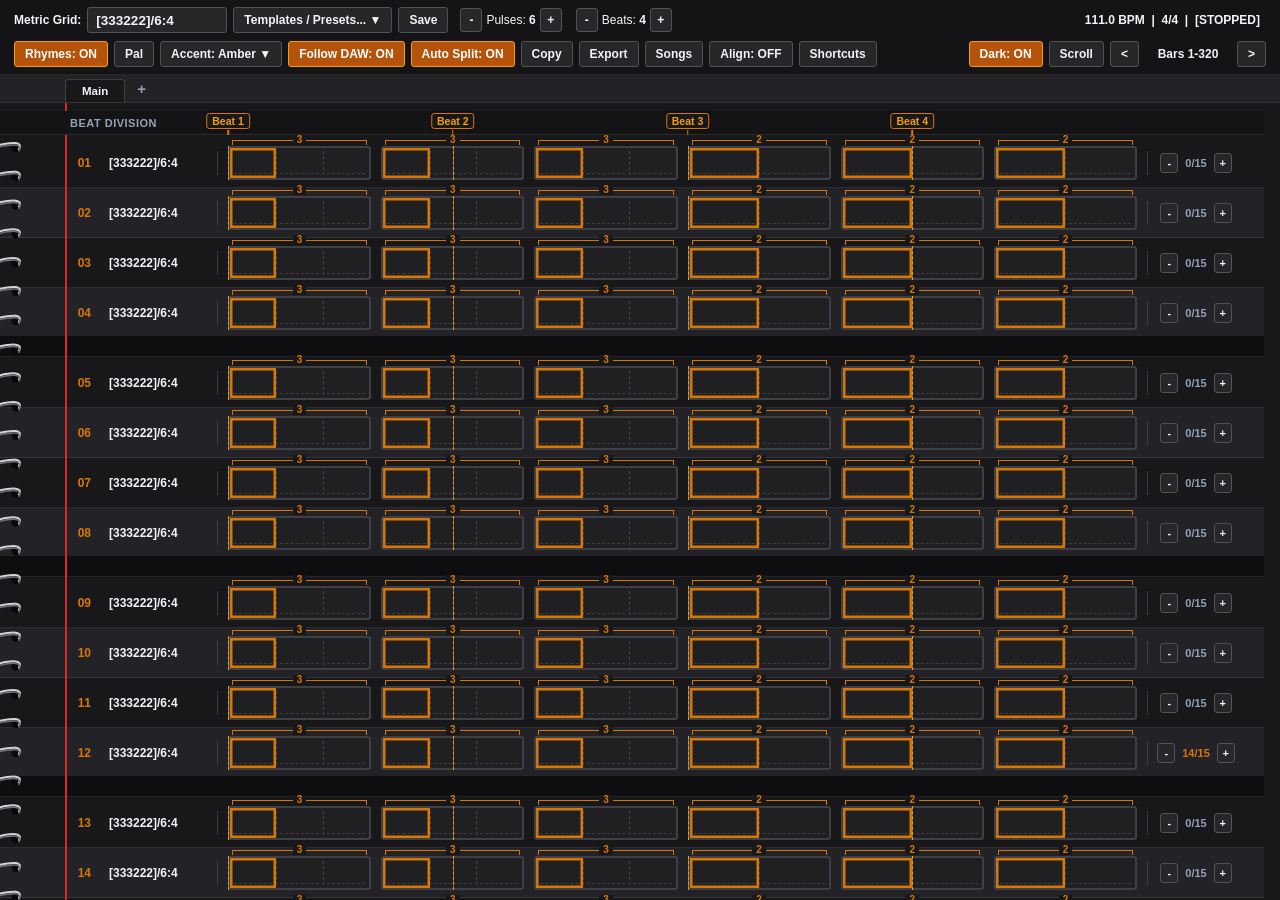
==== commit 97d0bce9: "Fix DAW beat demarcation alignment with syllable cell bars and support additive meter syntax" ====
--- a/Web/index.html
+++ b/Web/index.html
@@ -94,6 +94,6 @@
     <div id="shortcuts-dialog" class="modal-dialog" style="display: none;"></div>
   </div>
 
-  <script src="app.js?v=11"></script>
+  <script src="app.js?v=12"></script>
 </body>
 </html>
--- a/Web/style.css
+++ b/Web/style.css
@@ -427,14 +427,14 @@
   bottom: 0;
   width: 1px;
   background: rgba(82, 82, 91, 0.35);
-  border-right: 1px dashed rgba(217, 119, 6, 0.45);
+  border-right: 1px dashed var(--copper-accent);
   pointer-events: none;
-  z-index: 1;
+  z-index: 10; /* Render over pulse boxes so it is always visible across syllable cell bars */
 }
 
 body.dark-mode .daw-beat-line {
   background: rgba(255, 255, 255, 0.28);
-  border-right: 1px dashed rgba(245, 158, 11, 0.50);
+  border-right: 1px dashed var(--copper-hover);
 }
 
 /* DAW Timeline Beat Ruler at Top of Display */
